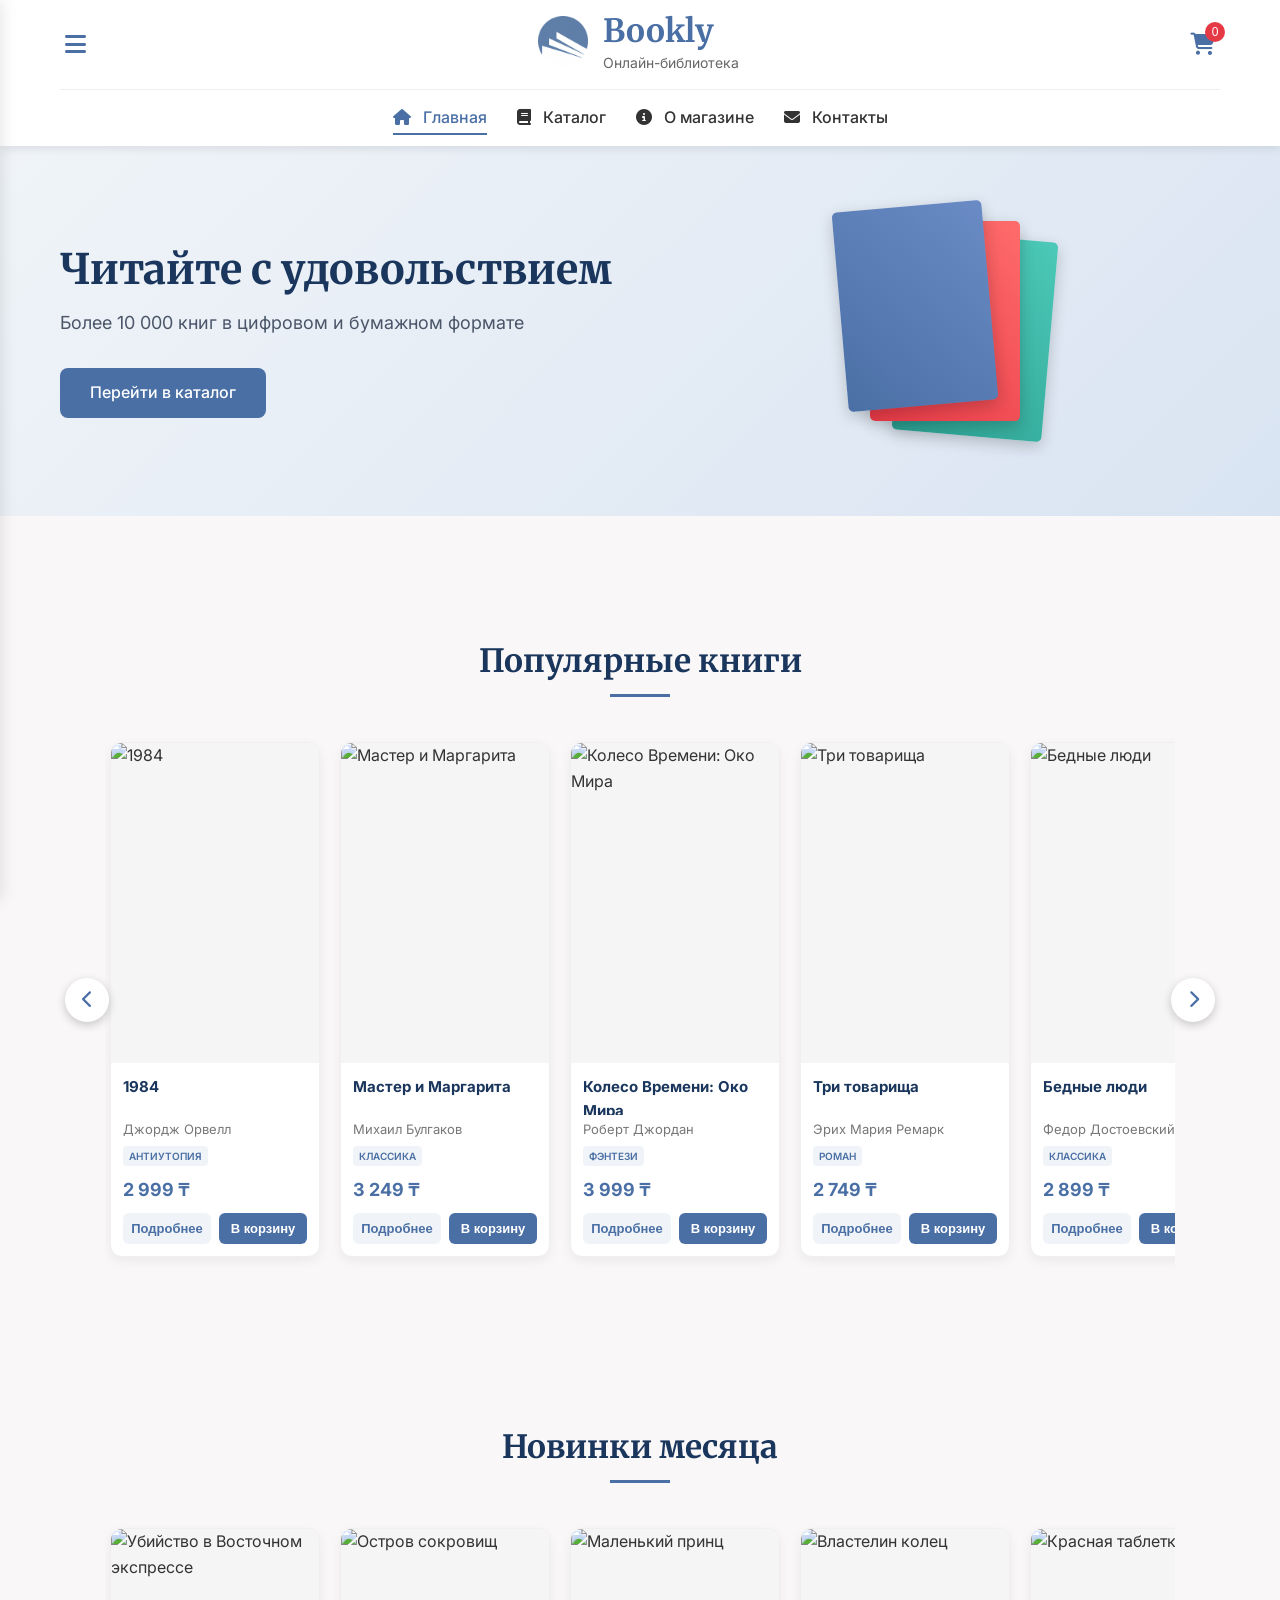
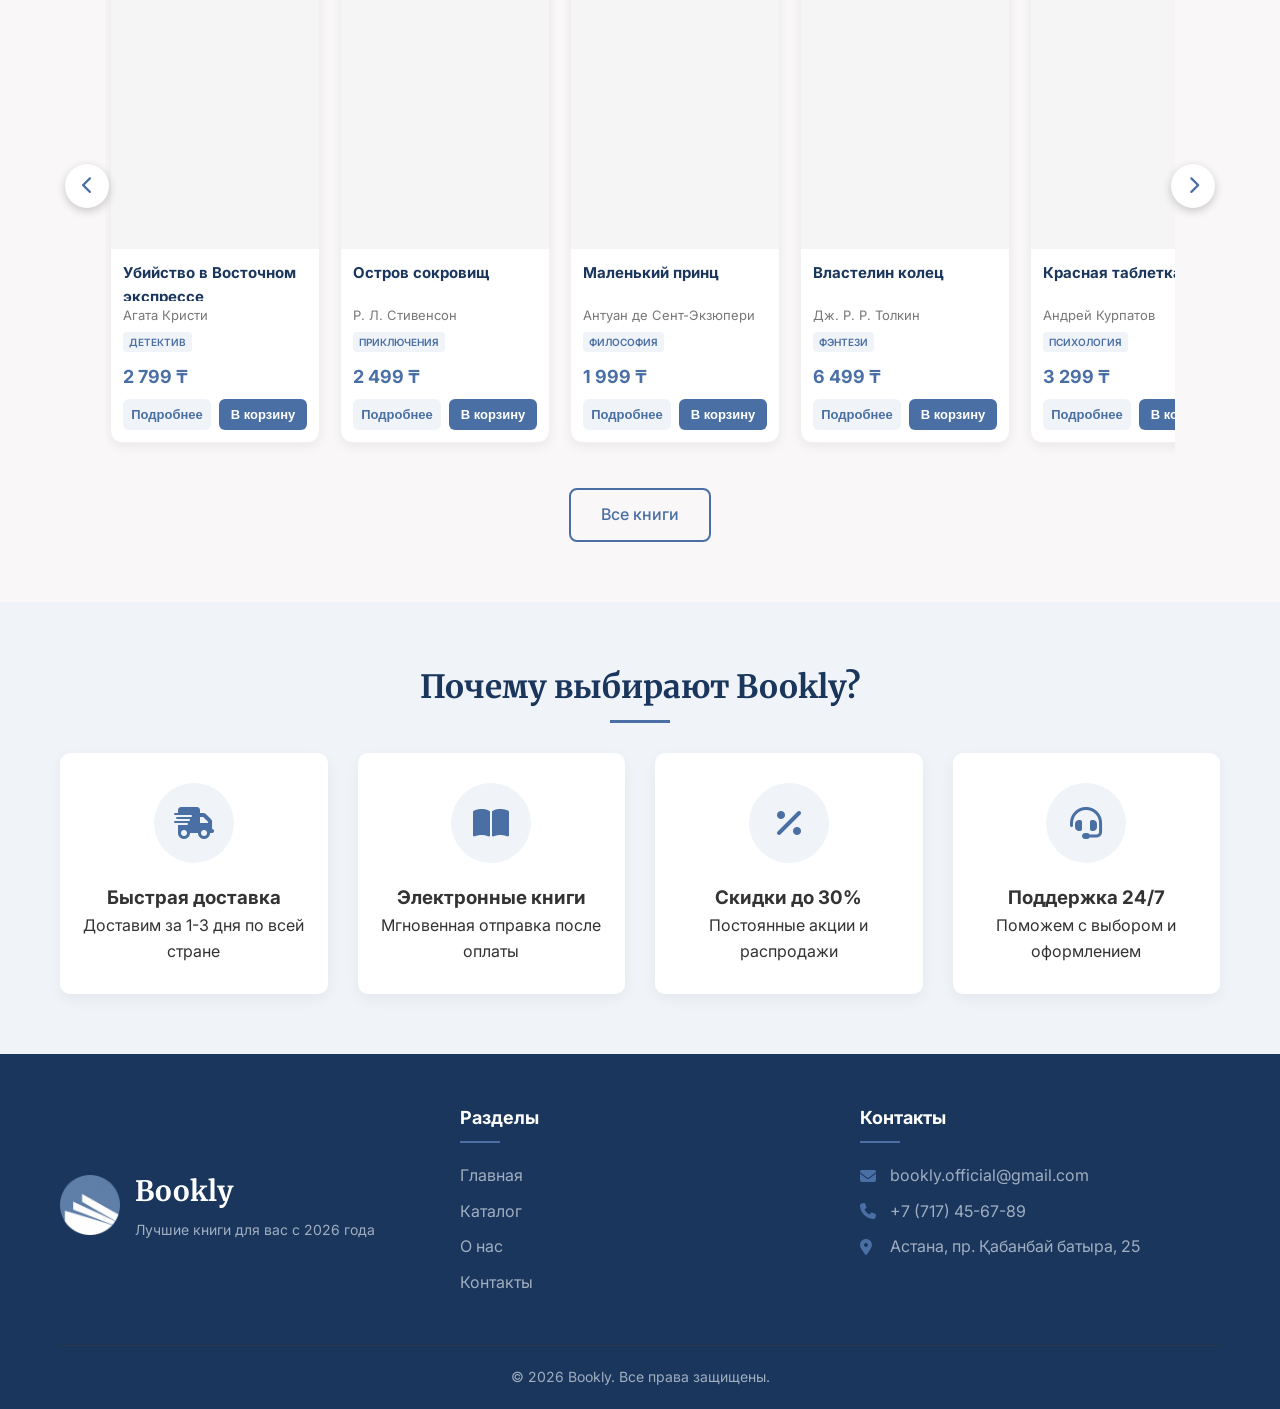
==== index.html @ b6d8f78c "Add files via upload" ====
<!DOCTYPE html>
<html lang="ru">
<head>
    <meta charset="UTF-8">
    <meta name="viewport" content="width=device-width, initial-scale=1.0">
    <title>Bookly | Главная</title>
    <link rel="icon" type="image/png" href="images/Bookly.png">
    <link rel="stylesheet" href="css/index.css">
    <link rel="stylesheet" href="https://cdnjs.cloudflare.com/ajax/libs/font-awesome/6.4.0/css/all.min.css">
    <link href="https://fonts.googleapis.com/css2?family=Inter:wght@300;400;500;600;700&family=Merriweather:wght@300;400;700&display=swap" rel="stylesheet">
</head>
<body>
    <div class="sidebar" id="sidebar">
        <button class="close-sidebar" id="closeSidebar">
            <i class="fas fa-times"></i>
        </button>
        <div class="sidebar-header">
            <h3>Разделы</h3>
        </div> 
        <nav class="sidebar-nav">
            <a href="pages/library.html"><i class="fas fa-tags"></i> Библиотеки</a>
            <a href="pages/faq.html"><i class="fas fa-question-circle"></i> FAQ</a>
        </nav>
    </div>
    <div class="sidebar-overlay" id="sidebarOverlay"></div>

    <header class="header">
        <div class="container">
            <div class="header-top">
                <button class="menu-toggle" id="menuToggle">
                    <i class="fas fa-bars"></i>
                </button>
                <div class="logo">
                    <div class="logo-image">
                        <img src="images/Bookly.png" alt="Bookly Logo" class="logo-img">
                    </div>
                    <div class="logo-text">
                        <h1>Bookly</h1>
                        <p>Онлайн-библиотека</p>
                    </div>
                </div>
                <div class="header-actions">
                    <button class="cart-btn" id="cartBtn">
                        <i class="fas fa-shopping-cart"></i>
                        <span class="cart-count" id="cartCount">0</span>
                    </button>
                </div>
            </div>
            
            <nav class="main-nav">
                <ul>
                    <li><a href="index.html" class="active"><i class="fas fa-home"></i> Главная</a></li>
                    <li><a href="pages/catalog.html"><i class="fas fa-book"></i> Каталог</a></li>
                    <li><a href="pages/about.html"><i class="fas fa-info-circle"></i> О магазине</a></li>
                    <li><a href="pages/contacts.html"><i class="fas fa-envelope"></i> Контакты</a></li>
                </ul>
            </nav>
        </div>
    </header>

    <main class="main-content">
        <section class="banner">
            <div class="container">
                <div class="banner-content">
                    <h2>Читайте с удовольствием</h2>
                    <p>Более 10 000 книг в цифровом и бумажном формате</p>
                    <a href="pages/catalog.html" class="btn btn-primary">Перейти в каталог</a>
                </div>
                <div class="banner-image">
                    <div class="book-pile">
                        <div class="book book-1"></div>
                        <div class="book book-2"></div>
                        <div class="book book-3"></div>
                    </div>
                </div>
            </div>
        </section>

        <section class="section popular-books">
            <div class="container">
                <h2 class="section-title">Популярные книги</h2>
                <div class="books-slider">
                    <button class="slider-arrow left-arrow" id="prevPopular">
                        <i class="fas fa-chevron-left"></i>
                    </button>
                    <div class="books-grid" id="popularBooks">
                    </div>
                    <button class="slider-arrow right-arrow" id="nextPopular">
                        <i class="fas fa-chevron-right"></i>
                    </button>
                </div>
            </div>
        </section>

        <section class="section new-books">
            <div class="container">
                <h2 class="section-title">Новинки месяца</h2>
                <div class="books-slider">
                    <button class="slider-arrow left-arrow" id="prevNew">
                        <i class="fas fa-chevron-left"></i>
                    </button>
                    <div class="books-grid" id="newBooks">
                    </div>
                    <button class="slider-arrow right-arrow" id="nextNew">
                        <i class="fas fa-chevron-right"></i>
                    </button>
                </div>
                <div class="text-center">
                    <a href="pages/catalog.html" class="btn btn-secondary">Все книги</a>
                </div>
            </div>
        </section>

        <section class="section advantages">
            <div class="container">
                <h2 class="section-title">Почему выбирают Bookly?</h2>
                <div class="advantages-grid">
                    <div class="advantage-card">
                        <div class="advantage-icon">
                            <i class="fas fa-shipping-fast"></i>
                        </div>
                        <h3>Быстрая доставка</h3>
                        <p>Доставим за 1-3 дня по всей стране</p>
                    </div>
                    <div class="advantage-card">
                        <div class="advantage-icon">
                            <i class="fas fa-book-open"></i>
                        </div>
                        <h3>Электронные книги</h3>
                        <p>Мгновенная отправка после оплаты</p>
                    </div>
                    <div class="advantage-card">
                        <div class="advantage-icon">
                            <i class="fas fa-percentage"></i>
                        </div>
                        <h3>Скидки до 30%</h3>
                        <p>Постоянные акции и распродажи</p>
                    </div>
                    <div class="advantage-card">
                        <div class="advantage-icon">
                            <i class="fas fa-headset"></i>
                        </div>
                        <h3>Поддержка 24/7</h3>
                        <p>Поможем с выбором и оформлением</p>
                    </div>
                </div>
            </div>
        </section>
    </main>

    <footer class="footer">
        <div class="container">
            <div class="footer-content">
                <div class="footer-logo">
                    <img src="images/Bookly.png" alt="Bookly Logo" class="footer-logo-img">
                    <div class="footer-logo-text">
                        <h3>Bookly</h3>
                        <p>Лучшие книги для вас с 2026 года</p>
                    </div>
                </div>
                <div class="footer-links">
                    <h4>Разделы</h4>
                    <ul>
                        <li><a href="index.html">Главная</a></li>
                        <li><a href="pages/catalog.html">Каталог</a></li>
                        <li><a href="pages/about.html">О нас</a></li>
                        <li><a href="pages/contacts.html">Контакты</a></li>
                    </ul>
                </div>
                <div class="footer-contact">
                    <h4>Контакты</h4>
                    <p><i class="fas fa-envelope"></i> bookly.official@gmail.com</p>
                    <p><i class="fas fa-phone"></i> +7 (717) 45-67-89</p>
                    <p><i class="fas fa-map-marker-alt"></i> Астана, пр. Қабанбай батыра, 25</p>
                </div>
            </div>
            <div class="footer-bottom">
                <p>&copy; 2026 Bookly. Все права защищены.</p>
            </div>
        </div>
    </footer>

    <script src="js/index.js"></script>
    <script src="js/sidebar.js"></script>
</body>
</html>
---- css/index.css ----
* {
    margin: 0;
    padding: 0;
    box-sizing: border-box;
}

body {
    font-family: 'Inter', sans-serif;
    line-height: 1.6;
    color: #333;
    background-color: #f9f7f7;
}

.container {
    max-width: 1200px;
    margin: 0 auto;
    padding: 0 20px;
}

.btn {
    display: inline-block;
    padding: 12px 30px;
    border-radius: 8px;
    text-decoration: none;
    font-weight: 500;
    font-size: 16px;
    cursor: pointer;
    transition: all 0.3s ease;
    border: none;
}

.btn-primary {
    background-color: #4a6fa5;
    color: white;
}

.btn-primary:hover {
    background-color: #3a5a8a;
    transform: translateY(-2px);
    box-shadow: 0 5px 15px rgba(74, 111, 165, 0.3);
}

.btn-secondary {
    background-color: transparent;
    color: #4a6fa5;
    border: 2px solid #4a6fa5;
}

.btn-secondary:hover {
    background-color: #4a6fa5;
    color: white;
}

.text-center {
    text-align: center;
    margin-top: 30px;
}

.sidebar {
    position: fixed;
    top: 0;
    left: -300px;
    width: 300px;
    height: 100%;
    background-color: white;
    z-index: 1000;
    box-shadow: 2px 0 15px rgba(0, 0, 0, 0.1);
    transition: left 0.3s ease;
    padding: 20px;
}

.sidebar.open {
    left: 0;
}

.close-sidebar {
    position: absolute;
    top: 20px;
    right: 20px;
    background: none;
    border: none;
    font-size: 24px;
    color: #666;
    cursor: pointer;
}

.sidebar-header {
    margin-bottom: 30px;
    padding-bottom: 15px;
    border-bottom: 1px solid #eee;
}

.sidebar-header h3 {
    color: #4a6fa5;
    font-weight: 600;
}

.sidebar-nav {
    display: flex;
    flex-direction: column;
    gap: 15px;
}

.sidebar-nav a {
    display: flex;
    align-items: center;
    padding: 12px 15px;
    text-decoration: none;
    color: #333;
    border-radius: 8px;
    transition: all 0.3s ease;
}

.sidebar-nav a i {
    margin-right: 10px;
    color: #4a6fa5;
    width: 20px;
    text-align: center;
}

.sidebar-nav a:hover {
    background-color: #f0f4f8;
    color: #4a6fa5;
}

.sidebar-overlay {
    position: fixed;
    top: 0;
    left: 0;
    width: 100%;
    height: 100%;
    background-color: rgba(0, 0, 0, 0.5);
    z-index: 999;
    display: none;
}

.header {
    background-color: white;
    box-shadow: 0 2px 10px rgba(0, 0, 0, 0.1);
    position: sticky;
    top: 0;
    z-index: 100;
}

.header-top {
    display: flex;
    justify-content: space-between;
    align-items: center;
    padding: 15px 0;
}

.menu-toggle {
    background: none;
    border: none;
    font-size: 24px;
    color: #4a6fa5;
    cursor: pointer;
    padding: 5px;
}

.logo {
    display: flex;
    align-items: center;
    gap: 15px;
    text-decoration: none;
}

.logo-img {
    height: 50px;
    width: auto;
}

.logo-text h1 {
    font-family: 'Merriweather', serif;
    color: #4a6fa5;
    font-size: 32px;
    margin-bottom: 5px;
    line-height: 1;
}

.logo-text p {
    color: #666;
    font-size: 14px;
}

.header-actions {
    display: flex;
    align-items: center;
}

.cart-btn {
    position: relative;
    background: none;
    border: none;
    font-size: 22px;
    color: #4a6fa5;
    cursor: pointer;
    padding: 5px;
}

.cart-count {
    position: absolute;
    top: -5px;
    right: -5px;
    background-color: #e63946;
    color: white;
    border-radius: 50%;
    width: 20px;
    height: 20px;
    font-size: 12px;
    display: flex;
    justify-content: center;
    align-items: center;
}

.main-nav {
    border-top: 1px solid #eee;
    padding: 15px 0;
}

.main-nav ul {
    display: flex;
    justify-content: center;
    list-style: none;
    gap: 30px;
}

.main-nav a {
    text-decoration: none;
    color: #333;
    font-weight: 500;
    padding: 8px 0;
    position: relative;
    transition: color 0.3s ease;
}

.main-nav a i {
    margin-right: 8px;
}

.main-nav a.active {
    color: #4a6fa5;
}

.main-nav a.active::after {
    content: '';
    position: absolute;
    bottom: 0;
    left: 0;
    width: 100%;
    height: 2px;
    background-color: #4a6fa5;
}

.main-nav a:hover {
    color: #4a6fa5;
}

.banner {
    background: linear-gradient(135deg, #f0f4f8 0%, #d9e4f2 100%);
    padding: 60px 0;
    margin-bottom: 60px;
}

.banner .container {
    display: flex;
    align-items: center;
    justify-content: space-between;
    gap: 40px;
}

.banner-content {
    flex: 1;
}

.banner-content h2 {
    font-family: 'Merriweather', serif;
    font-size: 42px;
    color: #1a365d;
    margin-bottom: 15px;
    line-height: 1.2;
}

.banner-content p {
    font-size: 18px;
    color: #4a5568;
    margin-bottom: 30px;
}

.banner-image {
    flex: 1;
    display: flex;
    justify-content: center;
}

.book-pile {
    position: relative;
    width: 200px;
    height: 250px;
}

.book {
    position: absolute;
    width: 150px;
    height: 200px;
    border-radius: 5px;
    box-shadow: 0 5px 15px rgba(0, 0, 0, 0.2);
}

.book-1 { background: linear-gradient(45deg, #4a6fa5, #6a8bc5); transform: rotate(-5deg); z-index: 3; }
.book-2 { background: linear-gradient(45deg, #e63946, #ff6b6b); transform: rotate(0deg); left: 30px; top: 15px; z-index: 2; }
.book-3 { background: linear-gradient(45deg, #2a9d8f, #4cc9b8); transform: rotate(5deg); left: 60px; top: 30px; z-index: 1; }

.section {
    padding: 60px 0;
}

.section-title {
    font-family: 'Merriweather', serif;
    font-size: 32px;
    color: #1a365d;
    text-align: center;
    margin-bottom: 40px;
    position: relative;
}

.section-title::after {
    content: '';
    position: absolute;
    bottom: -10px;
    left: 50%;
    transform: translateX(-50%);
    width: 60px;
    height: 3px;
    background-color: #4a6fa5;
}

.books-slider {
    position: relative;
    display: flex;
    align-items: center;
    margin-bottom: 30px;
    padding: 0 45px;
}

.slider-arrow {
    position: absolute;
    top: 50%;
    transform: translateY(-50%);
    background-color: white;
    border: none;
    width: 44px;
    height: 44px;
    border-radius: 50%;
    display: flex;
    align-items: center;
    justify-content: center;
    font-size: 18px;
    color: #4a6fa5;
    cursor: pointer;
    box-shadow: 0 3px 10px rgba(0, 0, 0, 0.2);
    transition: all 0.3s ease;
    z-index: 20;
}

.slider-arrow:hover {
    background-color: #4a6fa5;
    color: white;
}

.left-arrow { left: 5px; }
.right-arrow { right: 5px; }

.books-grid {
    display: flex;
    gap: 20px;
    overflow-x: auto;
    scroll-behavior: smooth;
    padding: 15px 5px;
    scrollbar-width: none;
    width: 100%;
}

.books-grid::-webkit-scrollbar {
    display: none;
}

.book-card {
    background-color: white;
    border-radius: 12px;
    width: 210px;
    height: 515px;
    flex-shrink: 0;
    display: flex;
    flex-direction: column;
    overflow: hidden;
    box-shadow: 0 4px 12px rgba(0, 0, 0, 0.06);
    transition: transform 0.3s ease, box-shadow 0.3s ease;
    border: 1px solid #f0f0f0;
}

.book-card:hover {
    transform: translateY(-5px);
    box-shadow: 0 10px 25px rgba(0, 0, 0, 0.1);
}

.book-image {
    height: 320px;
    width: 100%;
    background-color: #f5f5f5;
    flex-shrink: 0;
}

.book-image img {
    width: 100%;
    height: 100%;
    object-fit: cover;
}

.book-content {
    padding: 12px;
    display: flex;
    flex-direction: column;
    flex-grow: 1;
}

.book-title {
    font-size: 15px;
    font-weight: 700;
    margin-bottom: 4px;
    color: #1a365d;
    height: 40px;
    overflow: hidden;
    display: -webkit-box;
    -webkit-line-clamp: 2;
    -webkit-box-orient: vertical;
}

.book-author {
    color: #777;
    font-size: 13px;
    margin-bottom: 6px;
    white-space: nowrap;
    overflow: hidden;
    text-overflow: ellipsis;
}

.book-genre {
    color: #4a6fa5;
    font-size: 10px;
    text-transform: uppercase;
    font-weight: 600;
    padding: 2px 6px;
    background-color: #f0f4f8;
    border-radius: 4px;
    align-self: flex-start;
    margin-bottom: auto;
}

.book-price {
    font-size: 18px;
    font-weight: 700;
    color: #4a6fa5;
    margin: 8px 0;
}

.book-actions {
    display: flex;
    gap: 8px;
}

.book-btn {
    flex: 1;
    padding: 8px 0;
    border-radius: 6px;
    font-size: 13px;
    font-weight: 600;
    cursor: pointer;
    border: none;
    transition: 0.2s;
    text-align: center;
}

.book-btn.details {
    background-color: #f0f4f8;
    color: #4a6fa5;
}

.book-btn.cart {
    background-color: #4a6fa5;
    color: white;
}

.book-btn.cart:hover {
    background-color: #3a5a8a;
}

.book-btn.cart.in-cart {
    background-color: #2a9d8f;
}

.advantages {
    background-color: #f0f4f8;
}

.advantages-grid {
    display: grid;
    grid-template-columns: repeat(auto-fit, minmax(250px, 1fr));
    gap: 30px;
}

.advantage-card {
    text-align: center;
    padding: 30px 20px;
    background-color: white;
    border-radius: 10px;
    box-shadow: 0 5px 15px rgba(0, 0, 0, 0.05);
}

.advantage-icon {
    width: 80px;                
    height: 80px;             
    background-color: #f0f4f8;  
    color: #4a6fa5;           
    border-radius: 50%;
    display: flex;
    justify-content: center;
    align-items: center;
    margin: 0 auto 20px;
    font-size: 32px;            
}

.footer {
    background-color: #1a365d;
    color: white;
    padding: 50px 0 20px;
}

.footer-content {
    display: grid;
    grid-template-columns: repeat(auto-fit, minmax(250px, 1fr));
    gap: 40px;
    margin-bottom: 40px;
}

.footer-logo {
    display: flex;
    align-items: center;
    gap: 15px;
}

.footer-logo-img {
    height: 60px;
    width: auto;
}

.footer-logo-text h3 {
    font-family: 'Merriweather', serif;
    font-size: 28px;
    margin-bottom: 5px;
    color: white;
}

.footer-logo-text p {
    color: #a0aec0;
    font-size: 14px;
}

.footer-links h4, .footer-contact h4 {
    font-size: 18px;
    margin-bottom: 20px;
    position: relative;
    padding-bottom: 10px;
}

.footer-links h4::after, .footer-contact h4::after {
    content: '';
    position: absolute;
    bottom: 0;
    left: 0;
    width: 40px;
    height: 2px;
    background-color: #4a6fa5;
}

.footer-links ul {
    list-style: none;
}

.footer-links li {
    margin-bottom: 10px;
}

.footer-links a {
    color: #a0aec0;
    text-decoration: none;
    transition: color 0.3s ease;
}

.footer-links a:hover {
    color: white;
}

.footer-contact p {
    display: flex;
    align-items: center;
    margin-bottom: 10px;
    color: #a0aec0;
}

.footer-contact i {
    margin-right: 10px;
    color: #4a6fa5;
    width: 20px;
}

.footer-bottom {
    text-align: center;
    padding-top: 20px;
    border-top: 1px solid #2d3748;
    color: #a0aec0;
    font-size: 14px;
}

@media (max-width: 768px) {
    .header-top {
        padding: 8px 0;
    }
    
    .menu-toggle {
        font-size: 20px;
        padding: 4px;
        margin-right: 8px;
    }
    
    .logo {
        gap: 8px;
    }
    
    .logo-img {
        height: 36px;
        width: 36px;
    }
    
    .logo-text h1 {
        font-size: 20px;
        margin-bottom: 2px;
    }
    
    .logo-text p {
        font-size: 11px;
        display: none;
    }
    
    .cart-btn {
        font-size: 18px;
        padding: 3px;
        margin-left: 8px;
    }
    
    .cart-count {
        width: 16px;
        height: 16px;
        font-size: 10px;
        top: -4px;
        right: -4px;
    }
    
    .main-nav {
        padding: 8px 0;
    }
    
    .main-nav ul {
        gap: 8px;
        padding: 0 5px;
    }
    
    .main-nav li {
        flex: 1;
        text-align: center;
    }
    
    .main-nav a {
        font-size: 12px;
        padding: 6px 4px;
        display: block;
        white-space: nowrap;
        overflow: hidden;
        text-overflow: ellipsis;
    }
    
    .main-nav a i {
        margin-right: 4px;
        font-size: 11px;
        display: block;
        margin: 0 auto 2px;
    }
    
    .main-nav a span {
        display: none;
    }
    
    .main-nav a.active::after {
        bottom: -2px;
        height: 1px;
    }
    
    .banner {
        padding: 25px 0;
        margin-bottom: 30px;
    }
    
    .banner-content h2 {
        font-size: 22px;
        margin-bottom: 8px;
    }
    
    .banner-content p {
        font-size: 13px;
        margin-bottom: 15px;
    }
    
    .btn {
        padding: 8px 16px;
        font-size: 13px;
        border-radius: 6px;
    }
    
    .book-pile {
        width: 100px;
        height: 130px;
    }
    
    .book {
        width: 70px;
        height: 100px;
    }
    
    .book-2 {
        left: 15px;
        top: 8px;
    }
    
    .book-3 {
        left: 30px;
        top: 15px;
    }
    
    .section {
        padding: 30px 0;
    }
    
    .section-title {
        font-size: 20px;
        margin-bottom: 20px;
        padding: 0 10px;
    }
    
    .section-title::after {
        width: 40px;
        height: 2px;
        bottom: -8px;
    }
    
    .books-slider {
        padding: 0 10px;
        margin: 0 -10px 20px;
    }
    
    .books-grid {
        gap: 8px;
        padding: 10px 5px;
    }
    
    .book-card {
        width: 150px;
        height: 350px;
        border-radius: 8px;
    }
    
    .book-image {
        height: 180px;
    }
    
    .book-content {
        padding: 8px;
    }
    
    .book-title {
        font-size: 12px;
        height: 28px;
        margin-bottom: 3px;
    }
    
    .book-author {
        font-size: 10px;
        margin-bottom: 4px;
    }
    
    .book-genre {
        font-size: 8px;
        padding: 1px 4px;
        margin-bottom: auto;
    }
    
    .book-price {
        font-size: 14px;
        margin: 6px 0;
    }
    
    .book-actions {
        gap: 4px;
        flex-direction: column;
    }
    
    .book-btn {
        font-size: 11px;
        padding: 6px 0;
        border-radius: 4px;
    }
    
    .text-center {
        margin-top: 15px;
    }
    
    .advantages-grid {
        gap: 15px;
        padding: 0 10px;
    }
    
    .advantage-card {
        padding: 15px 10px;
        border-radius: 8px;
    }
    
    .advantage-icon {
        width: 50px;
        height: 50px;
        font-size: 20px;
        margin-bottom: 10px;
    }
    
    .advantage-card h3 {
        font-size: 15px;
        margin-bottom: 5px;
    }
    
    .advantage-card p {
        font-size: 12px;
    }
    
    .footer {
        padding: 25px 0 10px;
    }
    
    .footer-content {
        gap: 20px;
        padding: 0 15px;
    }
    
    .footer-logo {
        flex-direction: row;
        justify-content: center;
        gap: 10px;
    }
    
    .footer-logo-img {
        height: 40px;
    }
    
    .footer-logo-text h3 {
        font-size: 18px;
    }
    
    .footer-logo-text p {
        font-size: 11px;
    }
    
    .footer-links h4, 
    .footer-contact h4 {
        font-size: 16px;
        margin-bottom: 10px;
        padding-bottom: 5px;
    }
    
    .footer-links ul {
        padding: 0;
    }
    
    .footer-links li {
        margin-bottom: 6px;
    }
    
    .footer-links a {
        font-size: 13px;
    }
    
    .footer-contact p {
        font-size: 12px;
        margin-bottom: 8px;
        justify-content: flex-start;
    }
    
    .footer-contact i {
        font-size: 12px;
        width: 16px;
    }
    
    .footer-bottom {
        padding-top: 15px;
        font-size: 12px;
    }
    
    .sidebar {
        width: 85vw;
        max-width: 300px;
        left: -85vw;
    }
    
    .close-sidebar {
        top: 15px;
        right: 15px;
        font-size: 20px;
    }
    
    .sidebar-nav a {
        padding: 10px 12px;
        font-size: 14px;
    }
}

@media (max-width: 480px) {
    .header-top {
        padding: 6px 0;
    }
    
    .logo-img {
        height: 32px;
        width: 32px;
    }
    
    .logo-text h1 {
        font-size: 18px;
    }
    
    .main-nav {
        padding: 6px 0;
    }
    
    .main-nav a {
        font-size: 11px;
        padding: 4px 2px;
    }
    
    .main-nav a i {
        font-size: 10px;
        margin-bottom: 1px;
    }
    
    .banner-content h2 {
        font-size: 20px;
    }
    
    .banner-content p {
        font-size: 12px;
    }
    
    .book-pile {
        width: 80px;
        height: 110px;
    }
    
    .book {
        width: 60px;
        height: 85px;
    }
    
    .book-2 {
        left: 10px;
        top: 5px;
    }
    
    .book-3 {
        left: 20px;
        top: 10px;
    }
    
    .section-title {
        font-size: 18px;
    }
    
    .books-slider {
        padding: 0 5px;
        margin: 0 -5px 15px;
    }
    
    .books-grid {
        gap: 6px;
    }
    
    .book-card {
        width: 140px;
        height: 330px;
    }
    
    .book-image {
        height: 170px;
    }
    
    .book-title {
        font-size: 11px;
        height: 26px;
    }
    
    .book-author {
        font-size: 9px;
    }
    
    .book-price {
        font-size: 13px;
    }
    
    .advantage-card {
        padding: 12px 8px;
    }
    
    .advantage-card h3 {
        font-size: 14px;
    }
    
    .advantage-card p {
        font-size: 11px;
    }
    
    .footer-logo-img {
        height: 35px;
    }
    
    .footer-logo-text h3 {
        font-size: 16px;
    }
    
    .footer-logo-text p {
        font-size: 10px;
    }
    
    .footer-links h4,
    .footer-contact h4 {
        font-size: 14px;
    }
    
    .footer-links a,
    .footer-contact p {
        font-size: 11px;
    }
}

@media (max-width: 360px) {
    .main-nav a i {
        display: none;
    }
    
    .main-nav a span {
        display: inline;
        font-size: 10px;
    }
    
    .logo-text h1 {
        font-size: 16px;
    }
    
    .banner-content h2 {
        font-size: 18px;
    }
    
    .book-card {
        width: 130px;
        height: 320px;
    }
    
    .book-image {
        height: 160px;
    }
    
    .book-title {
        font-size: 10px;
        height: 24px;
    }
    
    .footer-logo {
        flex-direction: column;
        text-align: center;
    }
    
    .footer-logo-img {
        height: 30px;
    }
}
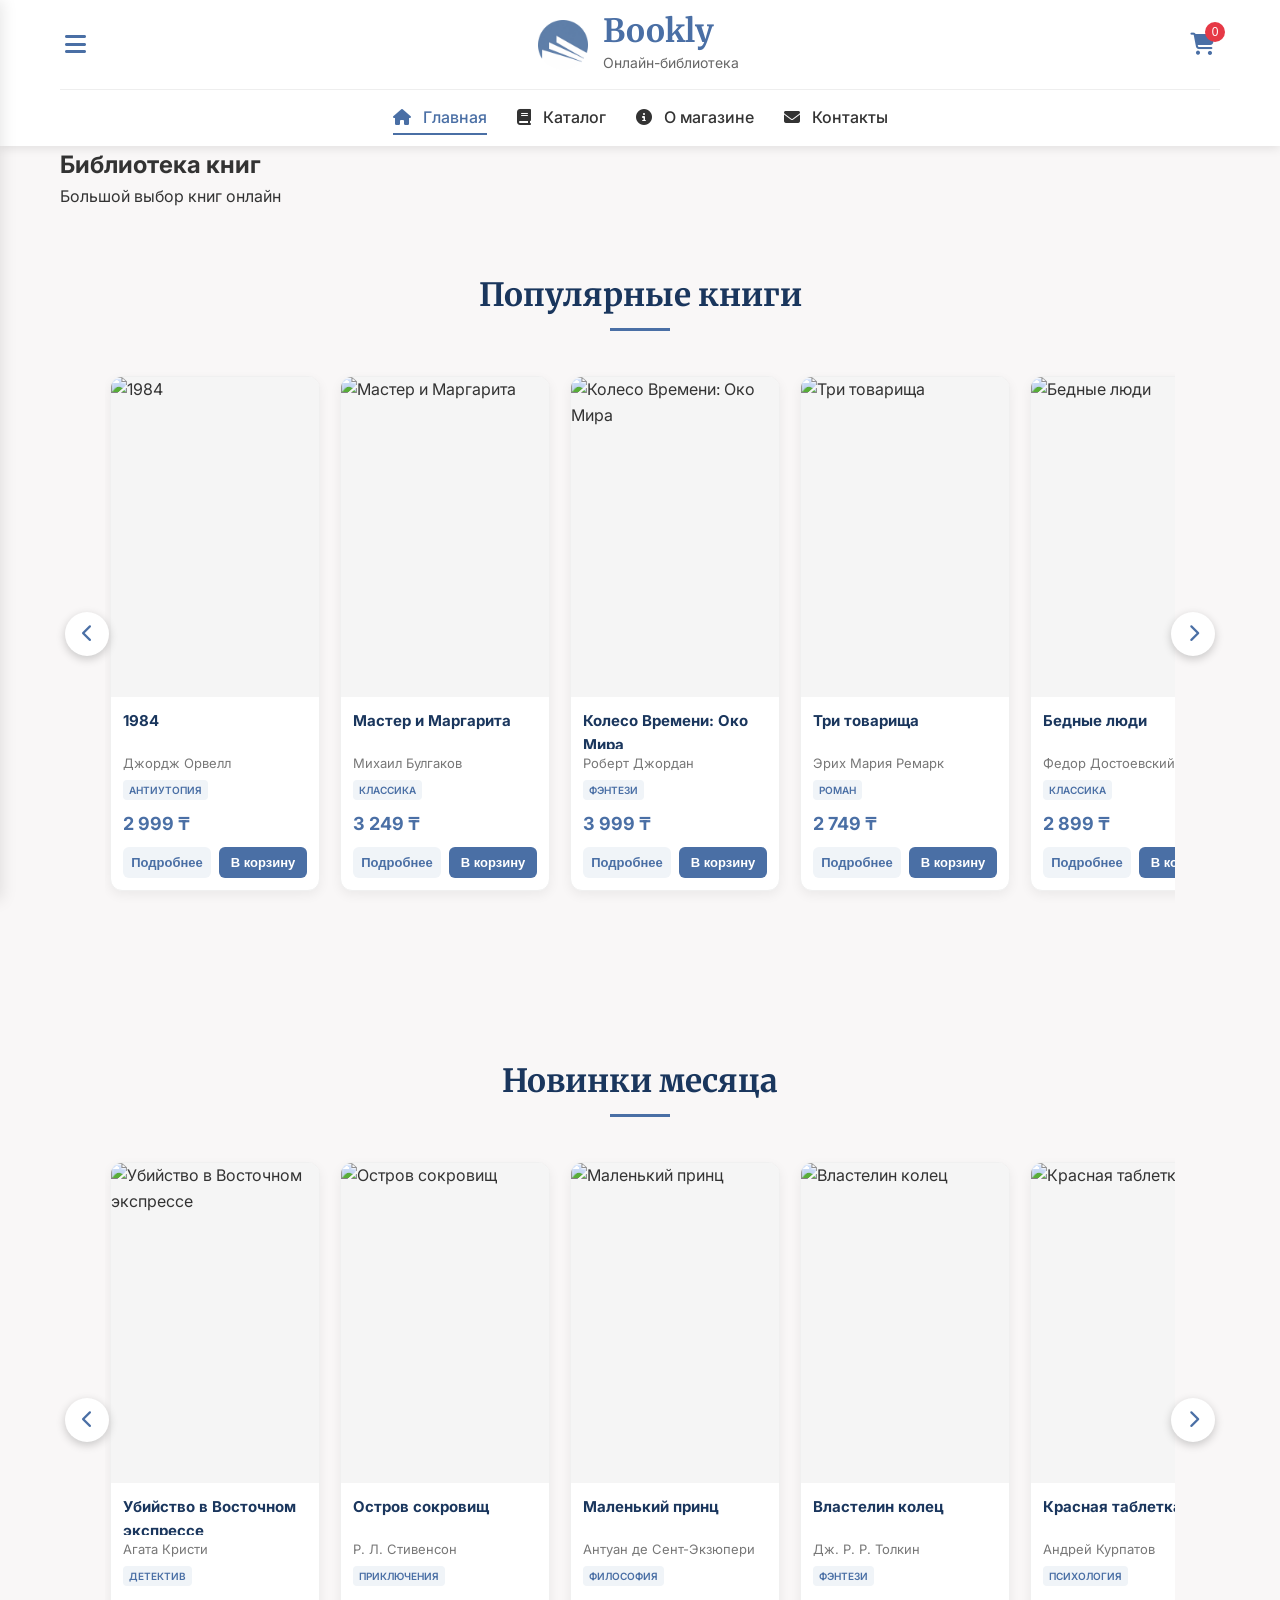
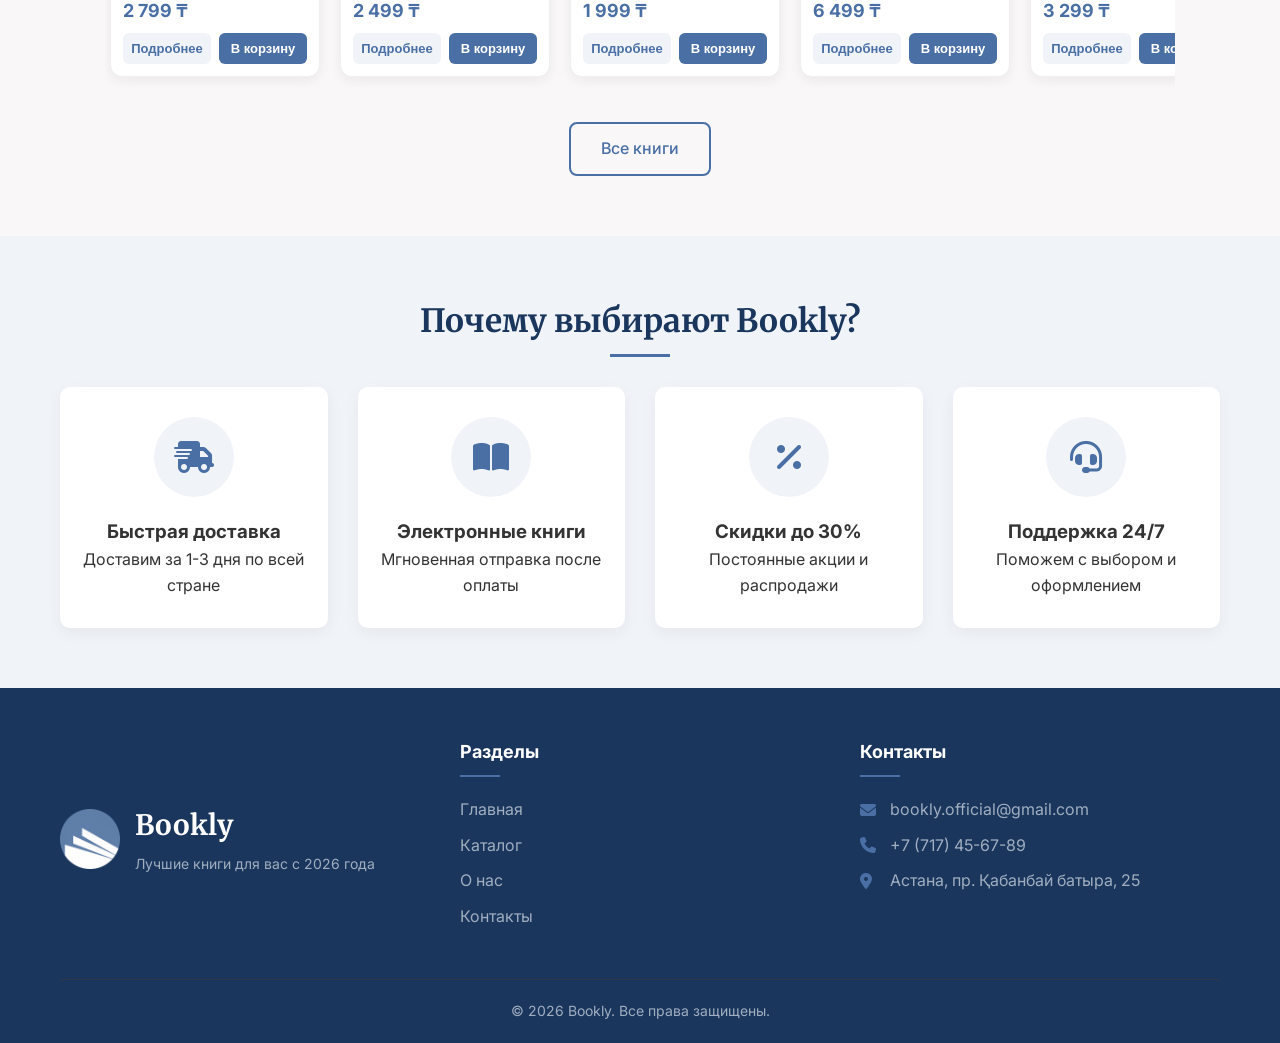
==== commit 7c7632a9: "index.html" ====
--- a/index.html
+++ b/index.html
@@ -31,9 +31,7 @@
                     <i class="fas fa-bars"></i>
                 </button>
                 <div class="logo">
-                    <div class="logo-image">
-                        <img src="images/Bookly.png" alt="Bookly Logo" class="logo-img">
-                    </div>
+                    <img src="images/Bookly.png" alt="Bookly Logo" class="logo-img">
                     <div class="logo-text">
                         <h1>Bookly</h1>
                         <p>Онлайн-библиотека</p>
@@ -59,20 +57,10 @@
     </header>
 
     <main class="main-content">
-        <section class="banner">
+        <section class="page-header">
             <div class="container">
-                <div class="banner-content">
-                    <h2>Читайте с удовольствием</h2>
-                    <p>Более 10 000 книг в цифровом и бумажном формате</p>
-                    <a href="pages/catalog.html" class="btn btn-primary">Перейти в каталог</a>
-                </div>
-                <div class="banner-image">
-                    <div class="book-pile">
-                        <div class="book book-1"></div>
-                        <div class="book book-2"></div>
-                        <div class="book book-3"></div>
-                    </div>
-                </div>
+                <h1 class="page-title">Библиотека книг</h1>
+                <p class="page-subtitle">Большой выбор книг онлайн</p>
             </div>
         </section>
 
@@ -183,4 +171,4 @@
     <script src="js/index.js"></script>
     <script src="js/sidebar.js"></script>
 </body>
-</html>+</html>
